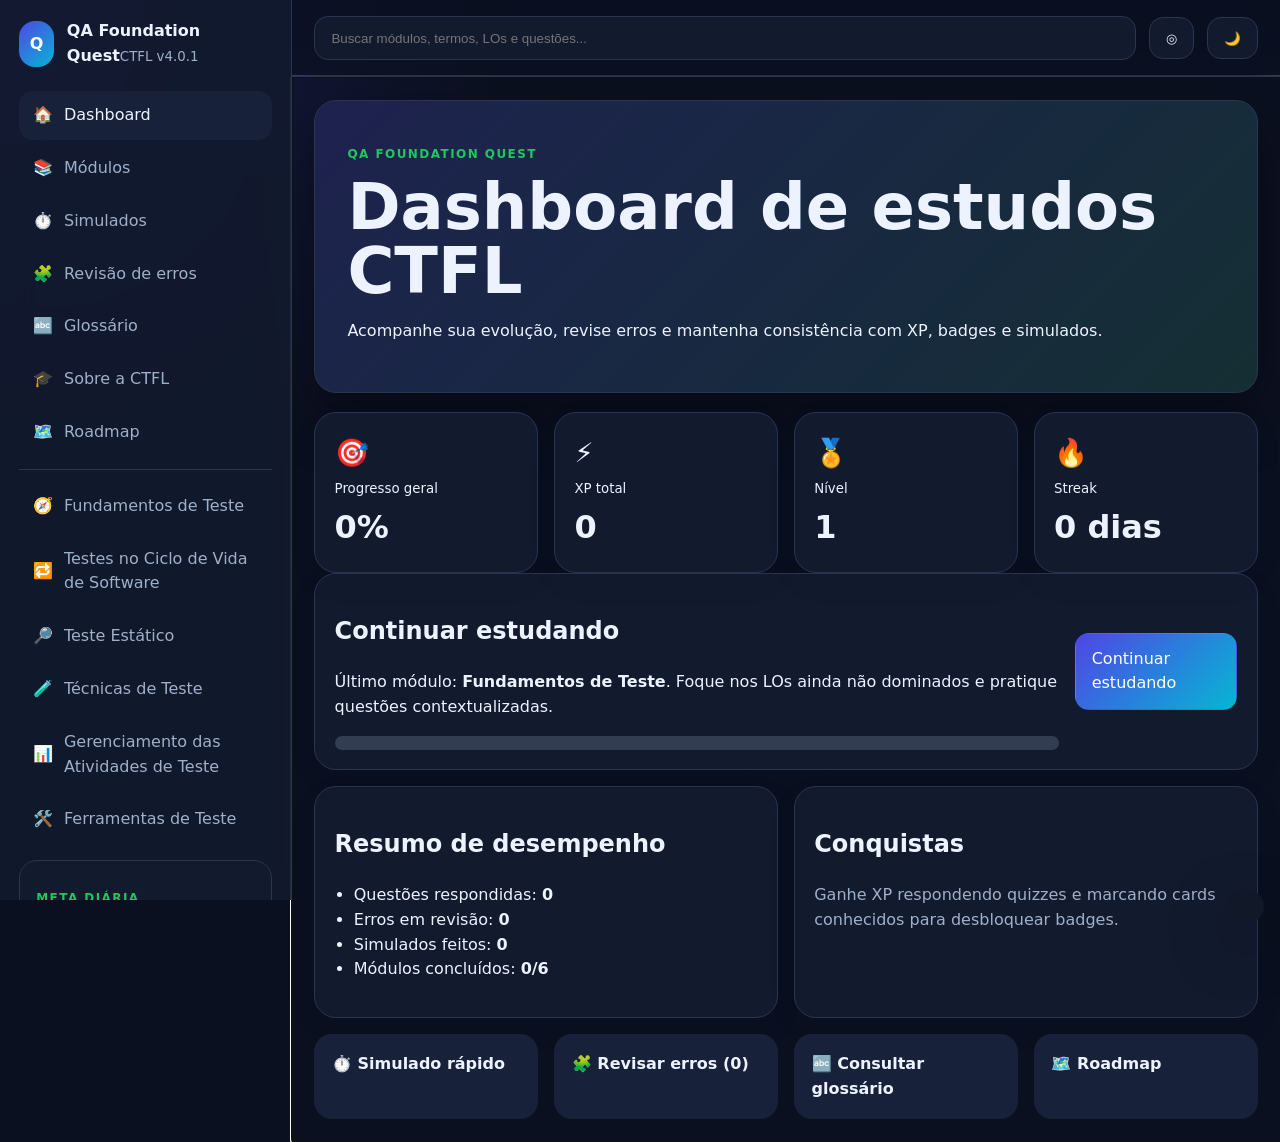
==== index.html @ 4a0c5c0d "Create static CTFL study app" ====
<!doctype html>
<html lang="pt-BR">
  <head>
    <meta charset="utf-8" />
    <meta name="viewport" content="width=device-width, initial-scale=1" />
    <meta name="description" content="Plataforma gamificada de estudos para ISTQB CTFL v4.0.1" />
    <meta name="theme-color" content="#4f46e5" />
    <title>QA Foundation Quest — ISTQB CTFL v4.0.1</title>
    <link rel="manifest" href="manifest.webmanifest" />
    <link rel="icon" href="assets/favicon.svg" type="image/svg+xml" />
    <link rel="stylesheet" href="styles/main.css" />
  </head>
  <body>
    <a class="skip-link" href="#app">Ir para o conteúdo</a>
    <div class="shell">
      <aside class="sidebar" aria-label="Navegação principal">
        <div class="brand"><span class="brand-mark">Q</span><div><strong>QA Foundation Quest</strong><small>CTFL v4.0.1</small></div></div>
        <nav id="mainNav" class="nav"></nav>
        <section class="sidebar-card">
          <p class="eyebrow">Meta diária</p>
          <strong id="dailyGoalText">0/15 XP</strong>
          <div class="progress"><span id="dailyGoalBar"></span></div>
        </section>
      </aside>
      <div class="main-wrap">
        <header class="topbar">
          <button class="icon-btn menu-btn" id="menuToggle" aria-label="Abrir menu">☰</button>
          <div class="search-wrap">
            <label class="sr-only" for="globalSearch">Busca global</label>
            <input id="globalSearch" type="search" placeholder="Buscar módulos, termos, LOs e questões..." autocomplete="off" />
            <div id="searchResults" class="search-results" role="listbox"></div>
          </div>
          <button class="icon-btn" id="focusMode" title="Modo foco" aria-label="Alternar modo foco">◎</button>
          <button class="theme-toggle" id="themeToggle" aria-label="Alternar tema">🌙</button>
        </header>
        <main id="app" tabindex="-1" aria-live="polite">
          <section class="skeleton-grid" aria-label="Carregando conteúdo"><span></span><span></span><span></span></section>
        </main>
      </div>
    </div>
    <div id="toast" class="toast" role="status" aria-live="polite"></div>
    <script src="data/content.js"></script>
    <script src="scripts/storage.js"></script>
    <script src="scripts/app.js"></script>
  </body>
</html>
---- styles/main.css ----
:root{--bg:#f7f8fb;--panel:#fff;--panel-2:#eef2ff;--text:#142033;--muted:#64748b;--brand:#4f46e5;--brand-2:#22c55e;--danger:#ef4444;--ok:#16a34a;--border:#dbe3ef;--shadow:0 20px 60px rgba(15,23,42,.12);--radius:22px}html[data-theme=dark]{--bg:#0b1020;--panel:#121a2e;--panel-2:#17223a;--text:#edf2ff;--muted:#9fb0ca;--border:#293650;--shadow:0 20px 60px rgba(0,0,0,.35)}*{box-sizing:border-box}body{margin:0;background:radial-gradient(circle at top left,rgba(79,70,229,.22),transparent 32rem),var(--bg);color:var(--text);font:16px/1.55 Inter,ui-sans-serif,system-ui,-apple-system,Segoe UI,sans-serif}a{color:inherit}.skip-link{left:-999px;position:absolute;top:0}.skip-link:focus{left:1rem;z-index:20;background:var(--panel);padding:.7rem;border-radius:12px}.shell{display:grid;grid-template-columns:292px 1fr;min-height:100vh}.sidebar{position:sticky;top:0;height:100vh;padding:1.2rem;background:rgba(18,26,46,.86);backdrop-filter:blur(18px);border-right:1px solid var(--border);overflow:auto}.brand{display:flex;gap:.8rem;align-items:center;margin-bottom:1.4rem}.brand-mark{display:grid;place-items:center;width:46px;height:46px;border-radius:16px;background:linear-gradient(135deg,var(--brand),#06b6d4);color:white;font-weight:900}.brand small,.muted{color:var(--muted)}.nav{display:grid;gap:.25rem}.nav a{display:flex;gap:.7rem;align-items:center;text-decoration:none;padding:.75rem .85rem;border-radius:14px;color:var(--muted)}.nav a:hover,.nav a.active{background:var(--panel-2);color:var(--text)}.nav hr{width:100%;border:0;border-top:1px solid var(--border)}.sidebar-card{margin-top:1rem;padding:1rem;border:1px solid var(--border);border-radius:18px;background:var(--panel)}.eyebrow{text-transform:uppercase;letter-spacing:.12em;color:var(--brand-2);font-size:.75rem;font-weight:800}.main-wrap{min-width:0}.topbar{position:sticky;top:0;z-index:10;display:flex;gap:.8rem;align-items:center;padding:1rem 1.4rem;background:rgba(247,248,251,.75);backdrop-filter:blur(16px);border-bottom:1px solid var(--border)}html[data-theme=dark] .topbar{background:rgba(11,16,32,.72)}.search-wrap{position:relative;flex:1}.search-wrap input,.filters input,.filters select,textarea{width:100%;border:1px solid var(--border);background:var(--panel);color:var(--text);border-radius:14px;padding:.85rem 1rem}textarea{min-height:110px;resize:vertical}.search-results{display:none;position:absolute;inset:auto 0 auto 0;top:110%;background:var(--panel);border:1px solid var(--border);border-radius:18px;box-shadow:var(--shadow);padding:.5rem}.search-results.open{display:grid}.search-results a{display:grid;text-decoration:none;padding:.7rem;border-radius:12px}.search-results a:hover{background:var(--panel-2)}.search-results small{color:var(--muted)}.icon-btn,.theme-toggle,.btn{border:1px solid var(--border);background:var(--panel);color:var(--text);border-radius:14px;padding:.78rem 1rem;cursor:pointer;text-decoration:none;display:inline-flex;align-items:center;justify-content:center;gap:.4rem}.btn.primary,.sim:hover{background:linear-gradient(135deg,var(--brand),#06b6d4);color:#fff;border-color:transparent}.btn.small{font-size:.86rem;padding:.5rem .7rem}.menu-btn{display:none}main{padding:1.4rem;max-width:1240px;margin:0 auto}.hero{padding:2rem;border-radius:var(--radius);background:linear-gradient(135deg,rgba(79,70,229,.18),rgba(34,197,94,.12)),var(--panel);border:1px solid var(--border);box-shadow:var(--shadow);margin-bottom:1.2rem}.hero h1{font-size:clamp(2rem,5vw,4rem);line-height:1;margin:.2rem 0}.stats-grid,.module-grid,.sim-grid{display:grid;grid-template-columns:repeat(4,1fr);gap:1rem}.stat,.panel,.module-card,.glossary-list article,.question-row,.exercise-list article,.sim{background:var(--panel);border:1px solid var(--border);border-radius:var(--radius);padding:1.2rem;box-shadow:0 10px 30px rgba(15,23,42,.06)}.stat{display:grid;gap:.25rem}.stat span{font-size:1.7rem}.stat strong{font-size:2rem}.grid{display:grid;gap:1rem;margin:1rem 0}.grid.two{grid-template-columns:1fr 1fr}.accent{display:flex;align-items:center;justify-content:space-between;gap:1rem}.progress{height:10px;border-radius:999px;background:rgba(148,163,184,.25);overflow:hidden}.progress.big{height:14px}.progress span{display:block;height:100%;width:0;background:linear-gradient(90deg,var(--brand),var(--brand-2));transition:width .4s ease}.quick-actions{display:grid;grid-template-columns:repeat(4,1fr);gap:1rem;margin-top:1rem}.quick-actions a{padding:1.1rem;border-radius:18px;background:var(--panel-2);text-decoration:none;font-weight:800}.module-grid{grid-template-columns:repeat(3,1fr)}.module-card{display:grid;gap:.8rem}.module-icon{font-size:2.2rem}.accordion details{border:1px solid var(--border);border-radius:16px;margin:.7rem 0;padding:1rem;background:var(--panel-2)}summary{cursor:pointer;font-weight:800}.note{border-left:4px solid var(--brand-2);padding:.7rem;margin-top:.8rem;background:rgba(34,197,94,.08);border-radius:0 12px 12px 0}.lo-list{display:grid;gap:.7rem}.lo-list article{display:flex;align-items:center;justify-content:space-between;gap:1rem;padding:1rem;border:1px solid var(--border);border-radius:16px}.pill{display:inline-flex;margin:.15rem .25rem .15rem 0;padding:.2rem .55rem;border-radius:999px;background:var(--panel-2);font-size:.8rem;font-weight:800}.difícil{background:rgba(239,68,68,.16)}.médio{background:rgba(245,158,11,.18)}.fácil{background:rgba(34,197,94,.16)}.cards{display:grid;grid-template-columns:repeat(3,1fr);gap:1rem}.flashcard{min-height:190px;position:relative;transform-style:preserve-3d;transition:.45s;cursor:pointer}.flashcard>div{position:absolute;inset:0;display:grid;place-content:center;gap:.6rem;padding:1rem;border-radius:18px;border:1px solid var(--border);backface-visibility:hidden;background:var(--panel-2);text-align:center}.flashcard .back{transform:rotateY(180deg)}.flashcard.flipped{transform:rotateY(180deg)}.flashcard.known>div{outline:2px solid var(--brand-2)}.filters{display:flex;gap:.7rem;flex-wrap:wrap;margin-bottom:1rem}.filters>*{width:auto;min-width:170px}.options{display:grid;gap:.7rem}.options button{text-align:left;border:1px solid var(--border);background:var(--panel-2);color:var(--text);padding:1rem;border-radius:14px;cursor:pointer}.options button:hover{border-color:var(--brand)}.feedback{margin-top:1rem;padding:1rem;border-radius:16px}.feedback.ok{background:rgba(34,197,94,.12)}.feedback.bad{background:rgba(239,68,68,.12)}.quiz-head{display:flex;justify-content:space-between;align-items:center}.result{text-align:center;padding:2rem}.exercise-list{display:grid;gap:1rem}.glossary-list{display:grid;grid-template-columns:repeat(2,1fr);gap:1rem}.fav{float:right;border:0;background:transparent;color:#f59e0b;font-size:1.4rem;cursor:pointer}.badges{display:flex;flex-wrap:wrap;gap:.5rem}.badges span{background:var(--panel-2);padding:.55rem .75rem;border-radius:999px}.clean{padding-left:1.2rem}.sim-grid{grid-template-columns:repeat(3,1fr)}.sim{font:inherit;color:var(--text);cursor:pointer;text-align:left;font-size:1.3rem}.timeline{display:grid;grid-template-columns:repeat(4,1fr);gap:1rem}.timeline article{padding:1.2rem;border-radius:18px;background:linear-gradient(135deg,var(--panel-2),transparent);border:1px solid var(--border)}.timeline.vertical{grid-template-columns:1fr}.toast{position:fixed;right:1rem;bottom:1rem;transform:translateY(120%);transition:.3s;background:#111827;color:#fff;padding:1rem 1.2rem;border-radius:16px;box-shadow:var(--shadow);z-index:30}.toast.show{transform:translateY(0)}.skeleton-grid{display:grid;grid-template-columns:repeat(3,1fr);gap:1rem}.skeleton-grid span{height:180px;border-radius:22px;background:linear-gradient(90deg,var(--panel),var(--panel-2),var(--panel));animation:pulse 1.2s infinite}@keyframes pulse{50%{opacity:.55}}.sr-only{position:absolute;clip:rect(0,0,0,0)}body.focus .sidebar,body.focus .topbar{opacity:.08;transition:.2s}body.focus .sidebar:hover,body.focus .topbar:hover{opacity:1}table{width:100%;border-collapse:collapse}td,th{padding:.7rem;border-bottom:1px solid var(--border);text-align:left}@media(max-width:980px){.shell{grid-template-columns:1fr}.sidebar{position:fixed;z-index:20;transform:translateX(-105%);transition:.25s;width:292px}.nav-open .sidebar{transform:none}.menu-btn{display:inline-flex}.stats-grid,.module-grid,.quick-actions,.cards,.glossary-list,.sim-grid,.timeline,.grid.two{grid-template-columns:1fr}.accent{display:grid}.topbar{padding:.8rem}main{padding:.8rem}}@media(max-width:560px){.hero{padding:1.2rem}.filters>*{width:100%}.lo-list article{display:grid}.stat strong{font-size:1.5rem}}
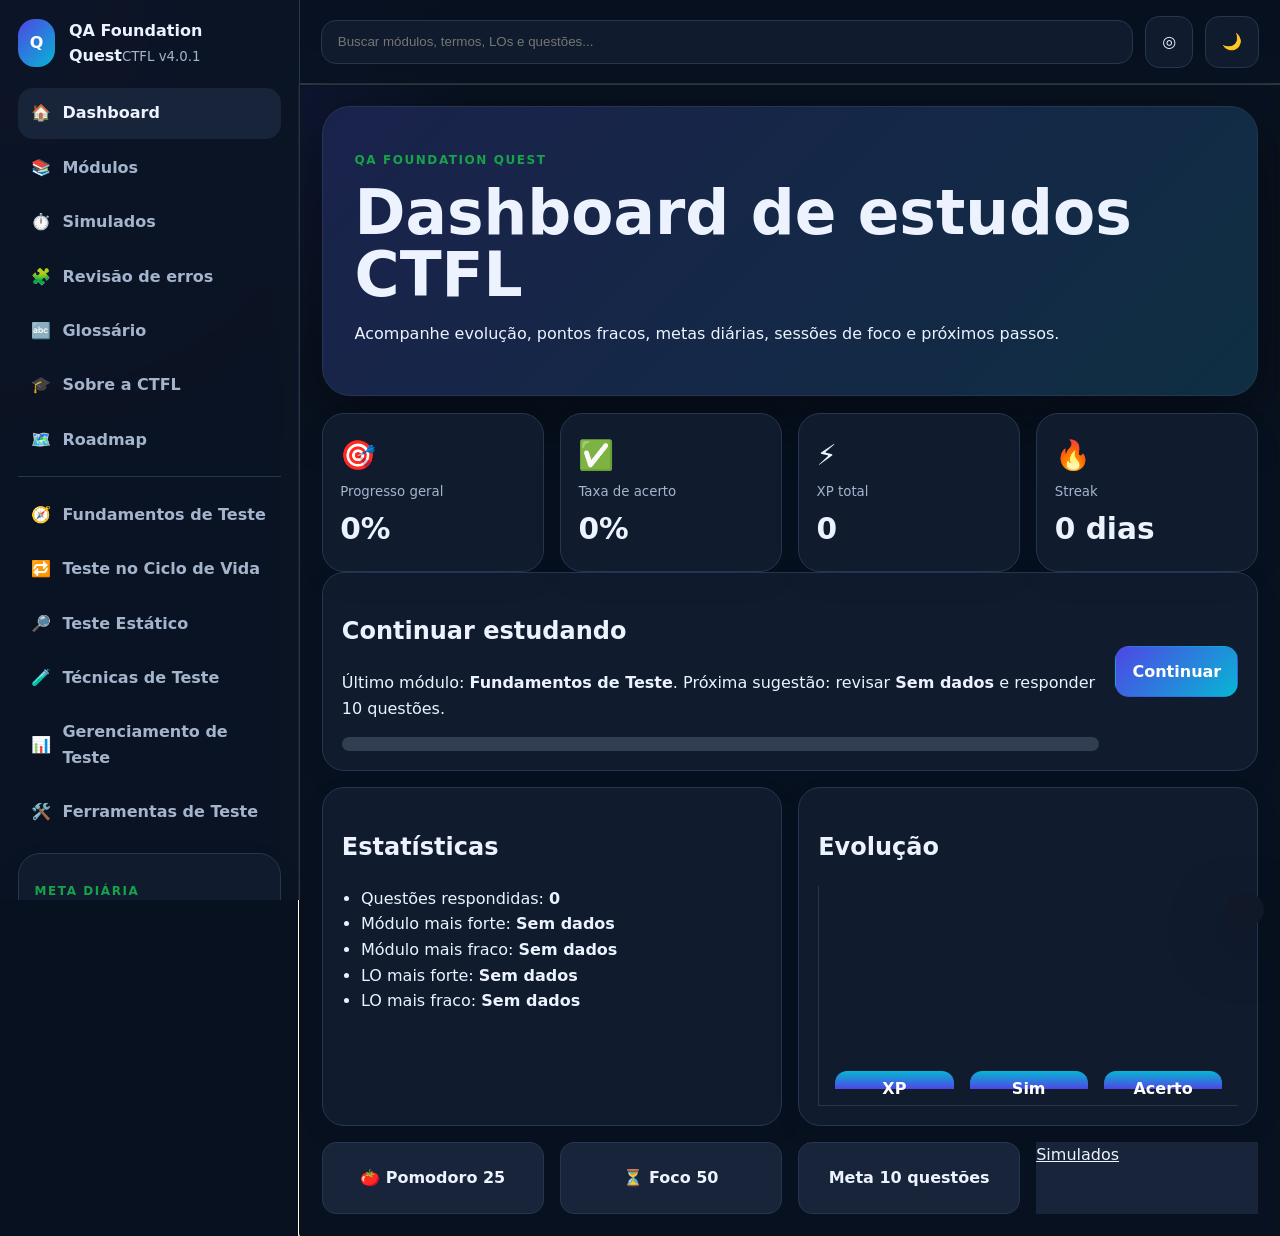
==== commit 6adeee6e: "Elevate CTFL study platform content and UX" ====
--- a/index.html
+++ b/index.html
@@ -39,6 +39,12 @@
       </div>
     </div>
     <div id="toast" class="toast" role="status" aria-live="polite"></div>
+    <script src="data/fundamentals.js"></script>
+    <script src="data/lifecycle.js"></script>
+    <script src="data/static-testing.js"></script>
+    <script src="data/techniques.js"></script>
+    <script src="data/management.js"></script>
+    <script src="data/tools.js"></script>
     <script src="data/content.js"></script>
     <script src="scripts/storage.js"></script>
     <script src="scripts/app.js"></script>
--- a/styles/main.css
+++ b/styles/main.css
@@ -1 +1,123 @@
-:root{--bg:#f7f8fb;--panel:#fff;--panel-2:#eef2ff;--text:#142033;--muted:#64748b;--brand:#4f46e5;--brand-2:#22c55e;--danger:#ef4444;--ok:#16a34a;--border:#dbe3ef;--shadow:0 20px 60px rgba(15,23,42,.12);--radius:22px}html[data-theme=dark]{--bg:#0b1020;--panel:#121a2e;--panel-2:#17223a;--text:#edf2ff;--muted:#9fb0ca;--border:#293650;--shadow:0 20px 60px rgba(0,0,0,.35)}*{box-sizing:border-box}body{margin:0;background:radial-gradient(circle at top left,rgba(79,70,229,.22),transparent 32rem),var(--bg);color:var(--text);font:16px/1.55 Inter,ui-sans-serif,system-ui,-apple-system,Segoe UI,sans-serif}a{color:inherit}.skip-link{left:-999px;position:absolute;top:0}.skip-link:focus{left:1rem;z-index:20;background:var(--panel);padding:.7rem;border-radius:12px}.shell{display:grid;grid-template-columns:292px 1fr;min-height:100vh}.sidebar{position:sticky;top:0;height:100vh;padding:1.2rem;background:rgba(18,26,46,.86);backdrop-filter:blur(18px);border-right:1px solid var(--border);overflow:auto}.brand{display:flex;gap:.8rem;align-items:center;margin-bottom:1.4rem}.brand-mark{display:grid;place-items:center;width:46px;height:46px;border-radius:16px;background:linear-gradient(135deg,var(--brand),#06b6d4);color:white;font-weight:900}.brand small,.muted{color:var(--muted)}.nav{display:grid;gap:.25rem}.nav a{display:flex;gap:.7rem;align-items:center;text-decoration:none;padding:.75rem .85rem;border-radius:14px;color:var(--muted)}.nav a:hover,.nav a.active{background:var(--panel-2);color:var(--text)}.nav hr{width:100%;border:0;border-top:1px solid var(--border)}.sidebar-card{margin-top:1rem;padding:1rem;border:1px solid var(--border);border-radius:18px;background:var(--panel)}.eyebrow{text-transform:uppercase;letter-spacing:.12em;color:var(--brand-2);font-size:.75rem;font-weight:800}.main-wrap{min-width:0}.topbar{position:sticky;top:0;z-index:10;display:flex;gap:.8rem;align-items:center;padding:1rem 1.4rem;background:rgba(247,248,251,.75);backdrop-filter:blur(16px);border-bottom:1px solid var(--border)}html[data-theme=dark] .topbar{background:rgba(11,16,32,.72)}.search-wrap{position:relative;flex:1}.search-wrap input,.filters input,.filters select,textarea{width:100%;border:1px solid var(--border);background:var(--panel);color:var(--text);border-radius:14px;padding:.85rem 1rem}textarea{min-height:110px;resize:vertical}.search-results{display:none;position:absolute;inset:auto 0 auto 0;top:110%;background:var(--panel);border:1px solid var(--border);border-radius:18px;box-shadow:var(--shadow);padding:.5rem}.search-results.open{display:grid}.search-results a{display:grid;text-decoration:none;padding:.7rem;border-radius:12px}.search-results a:hover{background:var(--panel-2)}.search-results small{color:var(--muted)}.icon-btn,.theme-toggle,.btn{border:1px solid var(--border);background:var(--panel);color:var(--text);border-radius:14px;padding:.78rem 1rem;cursor:pointer;text-decoration:none;display:inline-flex;align-items:center;justify-content:center;gap:.4rem}.btn.primary,.sim:hover{background:linear-gradient(135deg,var(--brand),#06b6d4);color:#fff;border-color:transparent}.btn.small{font-size:.86rem;padding:.5rem .7rem}.menu-btn{display:none}main{padding:1.4rem;max-width:1240px;margin:0 auto}.hero{padding:2rem;border-radius:var(--radius);background:linear-gradient(135deg,rgba(79,70,229,.18),rgba(34,197,94,.12)),var(--panel);border:1px solid var(--border);box-shadow:var(--shadow);margin-bottom:1.2rem}.hero h1{font-size:clamp(2rem,5vw,4rem);line-height:1;margin:.2rem 0}.stats-grid,.module-grid,.sim-grid{display:grid;grid-template-columns:repeat(4,1fr);gap:1rem}.stat,.panel,.module-card,.glossary-list article,.question-row,.exercise-list article,.sim{background:var(--panel);border:1px solid var(--border);border-radius:var(--radius);padding:1.2rem;box-shadow:0 10px 30px rgba(15,23,42,.06)}.stat{display:grid;gap:.25rem}.stat span{font-size:1.7rem}.stat strong{font-size:2rem}.grid{display:grid;gap:1rem;margin:1rem 0}.grid.two{grid-template-columns:1fr 1fr}.accent{display:flex;align-items:center;justify-content:space-between;gap:1rem}.progress{height:10px;border-radius:999px;background:rgba(148,163,184,.25);overflow:hidden}.progress.big{height:14px}.progress span{display:block;height:100%;width:0;background:linear-gradient(90deg,var(--brand),var(--brand-2));transition:width .4s ease}.quick-actions{display:grid;grid-template-columns:repeat(4,1fr);gap:1rem;margin-top:1rem}.quick-actions a{padding:1.1rem;border-radius:18px;background:var(--panel-2);text-decoration:none;font-weight:800}.module-grid{grid-template-columns:repeat(3,1fr)}.module-card{display:grid;gap:.8rem}.module-icon{font-size:2.2rem}.accordion details{border:1px solid var(--border);border-radius:16px;margin:.7rem 0;padding:1rem;background:var(--panel-2)}summary{cursor:pointer;font-weight:800}.note{border-left:4px solid var(--brand-2);padding:.7rem;margin-top:.8rem;background:rgba(34,197,94,.08);border-radius:0 12px 12px 0}.lo-list{display:grid;gap:.7rem}.lo-list article{display:flex;align-items:center;justify-content:space-between;gap:1rem;padding:1rem;border:1px solid var(--border);border-radius:16px}.pill{display:inline-flex;margin:.15rem .25rem .15rem 0;padding:.2rem .55rem;border-radius:999px;background:var(--panel-2);font-size:.8rem;font-weight:800}.difícil{background:rgba(239,68,68,.16)}.médio{background:rgba(245,158,11,.18)}.fácil{background:rgba(34,197,94,.16)}.cards{display:grid;grid-template-columns:repeat(3,1fr);gap:1rem}.flashcard{min-height:190px;position:relative;transform-style:preserve-3d;transition:.45s;cursor:pointer}.flashcard>div{position:absolute;inset:0;display:grid;place-content:center;gap:.6rem;padding:1rem;border-radius:18px;border:1px solid var(--border);backface-visibility:hidden;background:var(--panel-2);text-align:center}.flashcard .back{transform:rotateY(180deg)}.flashcard.flipped{transform:rotateY(180deg)}.flashcard.known>div{outline:2px solid var(--brand-2)}.filters{display:flex;gap:.7rem;flex-wrap:wrap;margin-bottom:1rem}.filters>*{width:auto;min-width:170px}.options{display:grid;gap:.7rem}.options button{text-align:left;border:1px solid var(--border);background:var(--panel-2);color:var(--text);padding:1rem;border-radius:14px;cursor:pointer}.options button:hover{border-color:var(--brand)}.feedback{margin-top:1rem;padding:1rem;border-radius:16px}.feedback.ok{background:rgba(34,197,94,.12)}.feedback.bad{background:rgba(239,68,68,.12)}.quiz-head{display:flex;justify-content:space-between;align-items:center}.result{text-align:center;padding:2rem}.exercise-list{display:grid;gap:1rem}.glossary-list{display:grid;grid-template-columns:repeat(2,1fr);gap:1rem}.fav{float:right;border:0;background:transparent;color:#f59e0b;font-size:1.4rem;cursor:pointer}.badges{display:flex;flex-wrap:wrap;gap:.5rem}.badges span{background:var(--panel-2);padding:.55rem .75rem;border-radius:999px}.clean{padding-left:1.2rem}.sim-grid{grid-template-columns:repeat(3,1fr)}.sim{font:inherit;color:var(--text);cursor:pointer;text-align:left;font-size:1.3rem}.timeline{display:grid;grid-template-columns:repeat(4,1fr);gap:1rem}.timeline article{padding:1.2rem;border-radius:18px;background:linear-gradient(135deg,var(--panel-2),transparent);border:1px solid var(--border)}.timeline.vertical{grid-template-columns:1fr}.toast{position:fixed;right:1rem;bottom:1rem;transform:translateY(120%);transition:.3s;background:#111827;color:#fff;padding:1rem 1.2rem;border-radius:16px;box-shadow:var(--shadow);z-index:30}.toast.show{transform:translateY(0)}.skeleton-grid{display:grid;grid-template-columns:repeat(3,1fr);gap:1rem}.skeleton-grid span{height:180px;border-radius:22px;background:linear-gradient(90deg,var(--panel),var(--panel-2),var(--panel));animation:pulse 1.2s infinite}@keyframes pulse{50%{opacity:.55}}.sr-only{position:absolute;clip:rect(0,0,0,0)}body.focus .sidebar,body.focus .topbar{opacity:.08;transition:.2s}body.focus .sidebar:hover,body.focus .topbar:hover{opacity:1}table{width:100%;border-collapse:collapse}td,th{padding:.7rem;border-bottom:1px solid var(--border);text-align:left}@media(max-width:980px){.shell{grid-template-columns:1fr}.sidebar{position:fixed;z-index:20;transform:translateX(-105%);transition:.25s;width:292px}.nav-open .sidebar{transform:none}.menu-btn{display:inline-flex}.stats-grid,.module-grid,.quick-actions,.cards,.glossary-list,.sim-grid,.timeline,.grid.two{grid-template-columns:1fr}.accent{display:grid}.topbar{padding:.8rem}main{padding:.8rem}}@media(max-width:560px){.hero{padding:1.2rem}.filters>*{width:100%}.lo-list article{display:grid}.stat strong{font-size:1.5rem}}
+:root{--bg:#f6f8fc;--panel:#fff;--panel-2:#eef3ff;--text:#102033;--muted:#64748b;--brand:#4f46e5;--brand-2:#06b6d4;--ok:#16a34a;--warn:#d97706;--danger:#dc2626;--border:#d9e2ef;--shadow:0 18px 50px rgba(15,23,42,.11);--radius:22px}
+html[data-theme=dark]{--bg:#08111f;--panel:#101b2e;--panel-2:#17243a;--text:#ecf3ff;--muted:#a4b4cc;--border:#263650;--shadow:0 20px 60px rgba(0,0,0,.35)}
+*{box-sizing:border-box}
+body{margin:0;background:radial-gradient(circle at top left,rgba(79,70,229,.24),transparent 30rem),var(--bg);color:var(--text);font:16px/1.6 Inter,ui-sans-serif,system-ui,-apple-system,Segoe UI,sans-serif}
+a{color:inherit}
+.skip-link{left:-999px;position:absolute}
+.skip-link:focus{left:1rem;top:1rem;z-index:50;background:var(--panel);padding:.8rem;border-radius:12px}
+.shell{display:grid;grid-template-columns:300px minmax(0,1fr);min-height:100vh}
+.sidebar{position:sticky;top:0;height:100vh;overflow:auto;padding:1.1rem;background:rgba(12,20,36,.9);border-right:1px solid var(--border);backdrop-filter:blur(18px)}
+.brand{display:flex;gap:.85rem;align-items:center;margin-bottom:1.2rem}
+.brand-mark{width:48px;height:48px;border-radius:17px;display:grid;place-items:center;background:linear-gradient(135deg,var(--brand),var(--brand-2));color:#fff;font-weight:900}
+.brand small,.muted,small{color:var(--muted)}
+.nav{display:grid;gap:.24rem}
+.nav a{display:flex;align-items:center;gap:.7rem;padding:.78rem .85rem;text-decoration:none;border-radius:15px;color:var(--muted);font-weight:750}
+.nav a:hover,.nav a.active{background:var(--panel-2);color:var(--text)}
+.nav hr{width:100%;border:0;border-top:1px solid var(--border)}
+.sidebar-card,.panel,.stat,.module-card,.question-row,.exercise-list article,.glossary-list article,.sim{background:var(--panel);border:1px solid var(--border);border-radius:var(--radius);box-shadow:0 10px 30px rgba(15,23,42,.06)}
+.sidebar-card{margin-top:1rem;padding:1rem}
+.eyebrow{text-transform:uppercase;letter-spacing:.13em;color:var(--ok);font-size:.75rem;font-weight:900}
+.main-wrap{min-width:0}
+.topbar{position:sticky;top:0;z-index:12;display:flex;gap:.75rem;align-items:center;padding:1rem 1.3rem;border-bottom:1px solid var(--border);background:rgba(246,248,252,.78);backdrop-filter:blur(16px)}
+html[data-theme=dark] .topbar{background:rgba(8,17,31,.78)}
+.search-wrap{position:relative;flex:1}
+.search-wrap input,.filters input,.filters select,textarea{width:100%;border:1px solid var(--border);background:var(--panel);color:var(--text);border-radius:15px;padding:.86rem 1rem;outline:none}
+.search-wrap input:focus,.filters input:focus,.filters select:focus,textarea:focus{border-color:var(--brand);box-shadow:0 0 0 3px rgba(79,70,229,.16)}
+textarea{min-height:120px;resize:vertical}
+.search-results{display:none;position:absolute;top:112%;inset-inline:0;background:var(--panel);border:1px solid var(--border);border-radius:18px;box-shadow:var(--shadow);padding:.5rem}
+.search-results.open{display:grid}
+.search-results a{padding:.75rem;border-radius:13px;text-decoration:none;display:grid}
+.search-results a:hover{background:var(--panel-2)}
+.icon-btn,.theme-toggle,.btn{border:1px solid var(--border);background:var(--panel);color:var(--text);border-radius:14px;padding:.75rem 1rem;text-decoration:none;display:inline-flex;align-items:center;justify-content:center;gap:.45rem;cursor:pointer;font:inherit;font-weight:800}
+.btn.primary,.sim:hover{border-color:transparent;background:linear-gradient(135deg,var(--brand),var(--brand-2));color:#fff}
+.btn.small{padding:.45rem .7rem;font-size:.88rem}
+.menu-btn{display:none}
+main{max-width:1260px;margin:auto;padding:1.35rem}
+.hero{margin-bottom:1.1rem;padding:2rem;border:1px solid var(--border);border-radius:28px;background:linear-gradient(135deg,rgba(79,70,229,.16),rgba(6,182,212,.12)),var(--panel);box-shadow:var(--shadow)}
+.hero h1{font-size:clamp(2rem,4.8vw,4.1rem);line-height:1;margin:.1rem 0}
+.stats-grid,.module-grid,.sim-grid,.quick-actions{display:grid;grid-template-columns:repeat(4,minmax(0,1fr));gap:1rem}
+.stat{padding:1.1rem;display:grid;gap:.2rem}
+.stat span{font-size:1.8rem}
+.stat strong{font-size:1.85rem}
+.grid{display:grid;gap:1rem;margin:1rem 0}
+.grid.two{grid-template-columns:repeat(2,minmax(0,1fr))}
+.panel{padding:1.2rem}
+.accent{display:flex;align-items:center;justify-content:space-between;gap:1rem}
+.progress{height:10px;background:rgba(148,163,184,.25);border-radius:999px;overflow:hidden}
+.progress.big{height:14px}
+.progress span{display:block;height:100%;background:linear-gradient(90deg,var(--brand),var(--ok));transition:.35s}
+.quick-actions a,.quick-actions button{min-height:72px;background:var(--panel-2)}
+.module-grid{grid-template-columns:repeat(3,minmax(0,1fr))}
+.module-card{padding:1.2rem;display:flex;flex-direction:column;gap:.7rem;min-height:360px}
+.module-card .btn{margin-top:auto}
+.module-icon{font-size:2.25rem}
+.pill{display:inline-flex;align-items:center;margin:.16rem .25rem .16rem 0;padding:.24rem .6rem;border-radius:999px;background:var(--panel-2);font-size:.82rem;font-weight:900}
+.fácil{background:rgba(34,197,94,.16)}
+.médio{background:rgba(245,158,11,.18)}
+.difícil{background:rgba(239,68,68,.17)}
+.tabs{position:sticky;top:76px;z-index:8;display:flex;gap:.55rem;overflow:auto;padding:.55rem;margin-bottom:1rem;border:1px solid var(--border);border-radius:18px;background:rgba(255,255,255,.75);backdrop-filter:blur(12px)}
+html[data-theme=dark] .tabs{background:rgba(16,27,46,.78)}
+.tabs a{white-space:nowrap;text-decoration:none;padding:.65rem .9rem;border-radius:13px;color:var(--muted);font-weight:900}
+.tabs a.active,.tabs a:hover{background:linear-gradient(135deg,var(--brand),var(--brand-2));color:#fff}
+.accordion details{border:1px solid var(--border);border-radius:20px;background:var(--panel);padding:1rem 1.15rem;margin:.85rem 0;box-shadow:0 8px 24px rgba(15,23,42,.05)}
+summary{cursor:pointer;font-size:1.1rem;font-weight:900}
+.lo-list,.exercise-list{display:grid;gap:1rem}
+.lo-list article{display:flex;justify-content:space-between;gap:1rem;padding:1rem;border:1px solid var(--border);border-radius:18px;background:var(--panel)}
+.cards{display:grid;grid-template-columns:repeat(3,minmax(0,1fr));gap:1rem}
+.flash-shell{min-width:0}
+.flashcard{width:100%;min-height:230px;border:0;background:transparent;position:relative;perspective:1000px;cursor:pointer}
+.flashcard span{position:absolute;inset:0;display:grid;align-content:center;gap:.65rem;padding:1.2rem;border:1px solid var(--border);border-radius:20px;background:linear-gradient(135deg,var(--panel-2),var(--panel));box-shadow:0 10px 28px rgba(15,23,42,.08);backface-visibility:hidden;transition:transform .5s;text-align:center;color:var(--text)}
+.flashcard .back{transform:rotateY(180deg)}
+.flashcard.flipped .front{transform:rotateY(180deg)}
+.flashcard.flipped .back{transform:rotateY(360deg)}
+.flashcard em{font-style:normal}
+.card-actions{display:flex;gap:.35rem;align-items:center;flex-wrap:wrap;margin-top:.5rem}
+.card-actions button,.fav{border:1px solid var(--border);background:var(--panel);color:var(--text);border-radius:999px;padding:.35rem .55rem;cursor:pointer}
+.filters{display:flex;gap:.7rem;flex-wrap:wrap;margin-bottom:1rem}
+.filters>*{max-width:280px}
+.question-row{padding:1rem;margin:.9rem 0}
+.quiz-head{display:flex;justify-content:space-between;align-items:center;gap:1rem}
+.options{display:grid;gap:.55rem}
+.options button{text-align:left;border:1px solid var(--border);background:var(--panel-2);color:var(--text);padding:.9rem;border-radius:14px;cursor:pointer}
+.options button:hover{border-color:var(--brand);transform:translateY(-1px)}
+.feedback{margin-top:.8rem;padding:1rem;border-radius:16px}
+.feedback.ok{background:rgba(34,197,94,.13)}
+.feedback.bad{background:rgba(239,68,68,.13)}
+.sim-grid{grid-template-columns:repeat(3,minmax(0,1fr))}
+.sim{text-align:left;padding:1.3rem;font-size:1.15rem;cursor:pointer;color:var(--text)}
+.exam{display:grid;grid-template-columns:190px minmax(0,1fr);gap:1rem}
+.exam-nav{position:sticky;top:88px;align-self:start;display:grid;grid-template-columns:repeat(4,1fr);gap:.4rem;background:var(--panel);border:1px solid var(--border);border-radius:20px;padding:.8rem}
+.exam-nav button{border:1px solid var(--border);background:var(--panel-2);color:var(--text);border-radius:10px;padding:.55rem;cursor:pointer}
+.exam-nav button.active{outline:3px solid rgba(79,70,229,.35)}
+.exam-nav button.done{background:rgba(34,197,94,.18)}
+.glossary-list{display:grid;grid-template-columns:repeat(2,minmax(0,1fr));gap:1rem}
+.glossary-list article{padding:1rem}
+.fav{float:right;color:#f59e0b;font-size:1.1rem}
+.chart{height:220px;display:flex;gap:1rem;align-items:end;border-left:1px solid var(--border);border-bottom:1px solid var(--border);padding:1rem}
+.chart span{flex:1;min-height:18px;border-radius:12px 12px 0 0;background:linear-gradient(180deg,var(--brand-2),var(--brand));display:grid;place-items:end center;color:#fff;font-weight:900;padding:.3rem}
+.clean{padding-left:1.2rem}
+.toast{position:fixed;right:1rem;bottom:1rem;z-index:40;transform:translateY(130%);transition:.3s;background:#111827;color:#fff;padding:1rem 1.2rem;border-radius:16px;box-shadow:var(--shadow)}
+.toast.show{transform:translateY(0)}
+.sr-only{position:absolute;clip:rect(0,0,0,0)}
+body.focus .sidebar,body.focus .topbar{opacity:.05;transition:.2s}
+body.focus .sidebar:hover,body.focus .topbar:hover{opacity:1}
+
+@media(max-width:1040px){.shell{grid-template-columns:1fr}
+.sidebar{position:fixed;z-index:30;width:300px;transform:translateX(-105%);transition:.25s}
+.nav-open .sidebar{transform:none}
+.menu-btn{display:inline-flex}
+.stats-grid,.module-grid,.quick-actions,.cards,.glossary-list,.sim-grid,.grid.two{grid-template-columns:1fr}
+.exam{grid-template-columns:1fr}
+.exam-nav{position:static;grid-template-columns:repeat(8,1fr)}
+main{padding:.9rem}
+.tabs{top:69px}
+}
+
+@media(max-width:560px){.hero{padding:1.15rem}
+.filters>*{max-width:none;width:100%}
+.lo-list article,.accent{display:grid}
+.topbar{padding:.75rem}
+.stat strong{font-size:1.45rem}
+.exam-nav{grid-template-columns:repeat(5,1fr)}
+}
+
